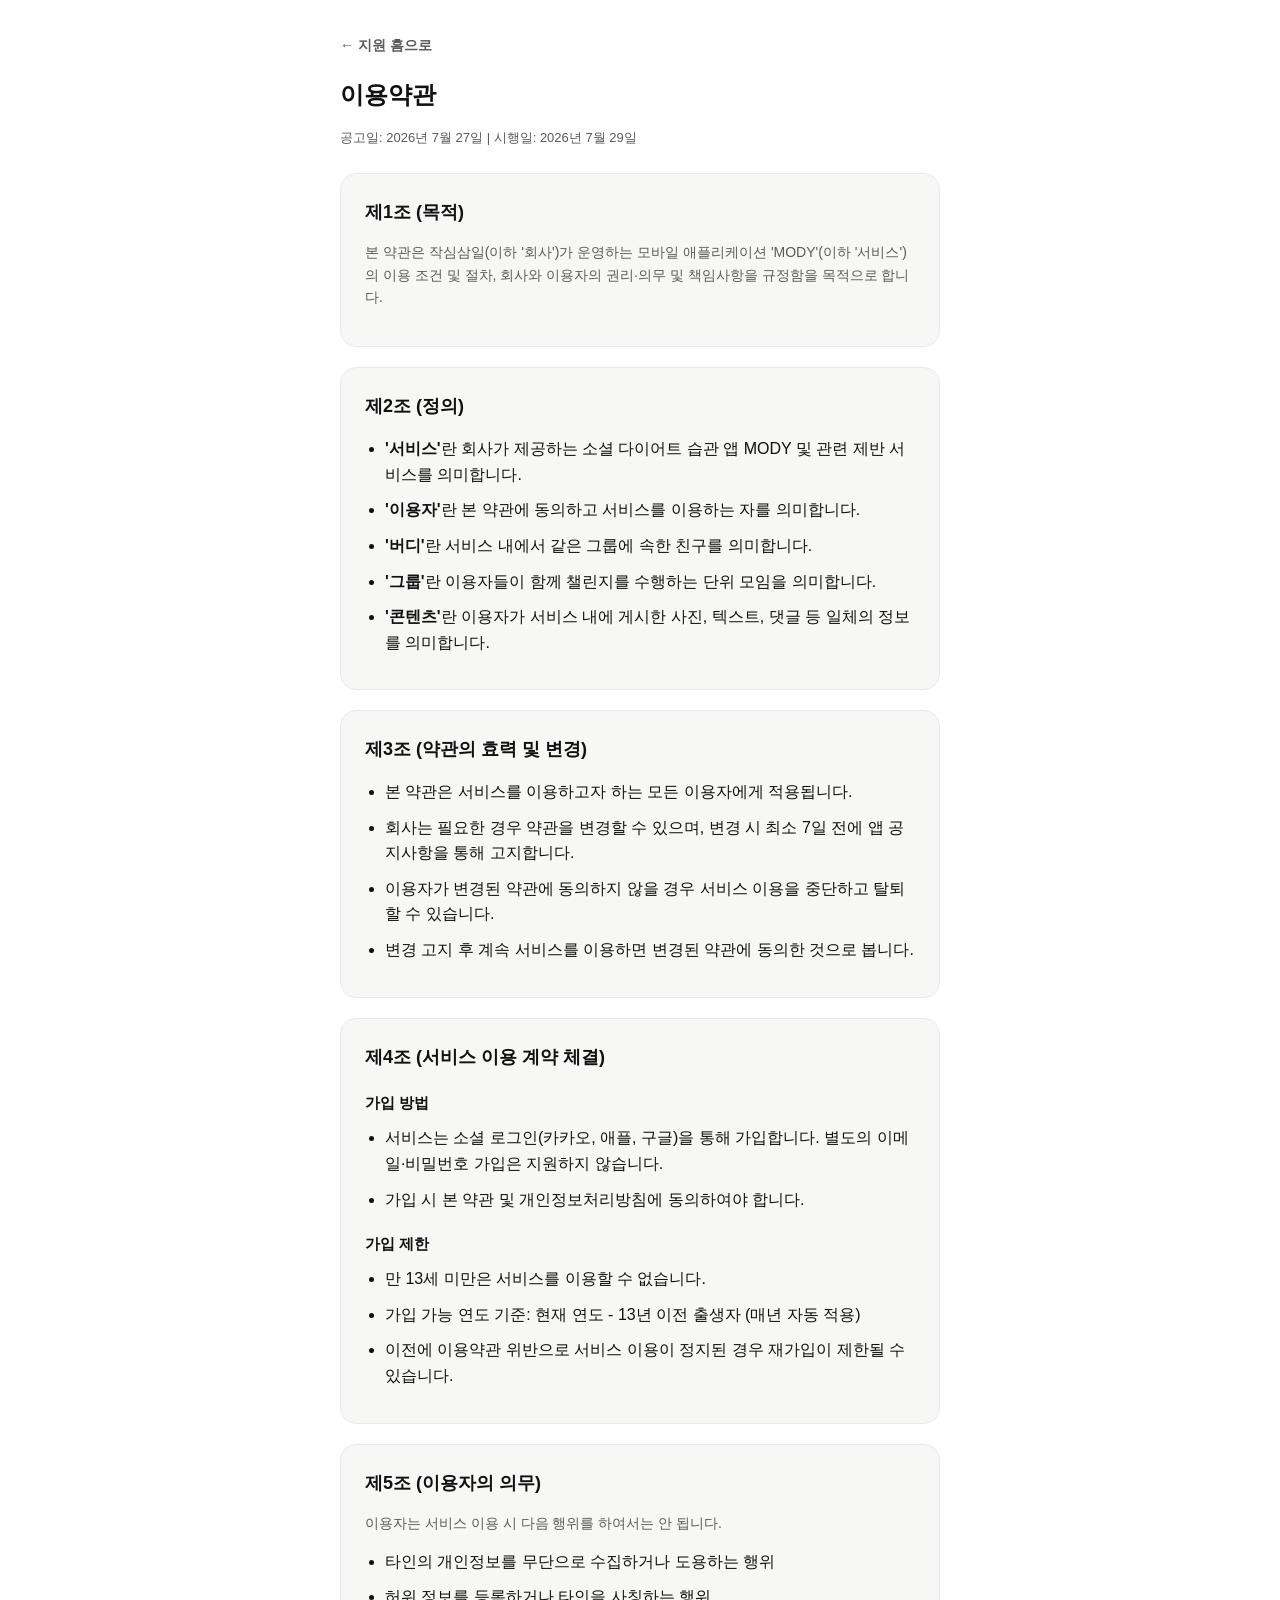
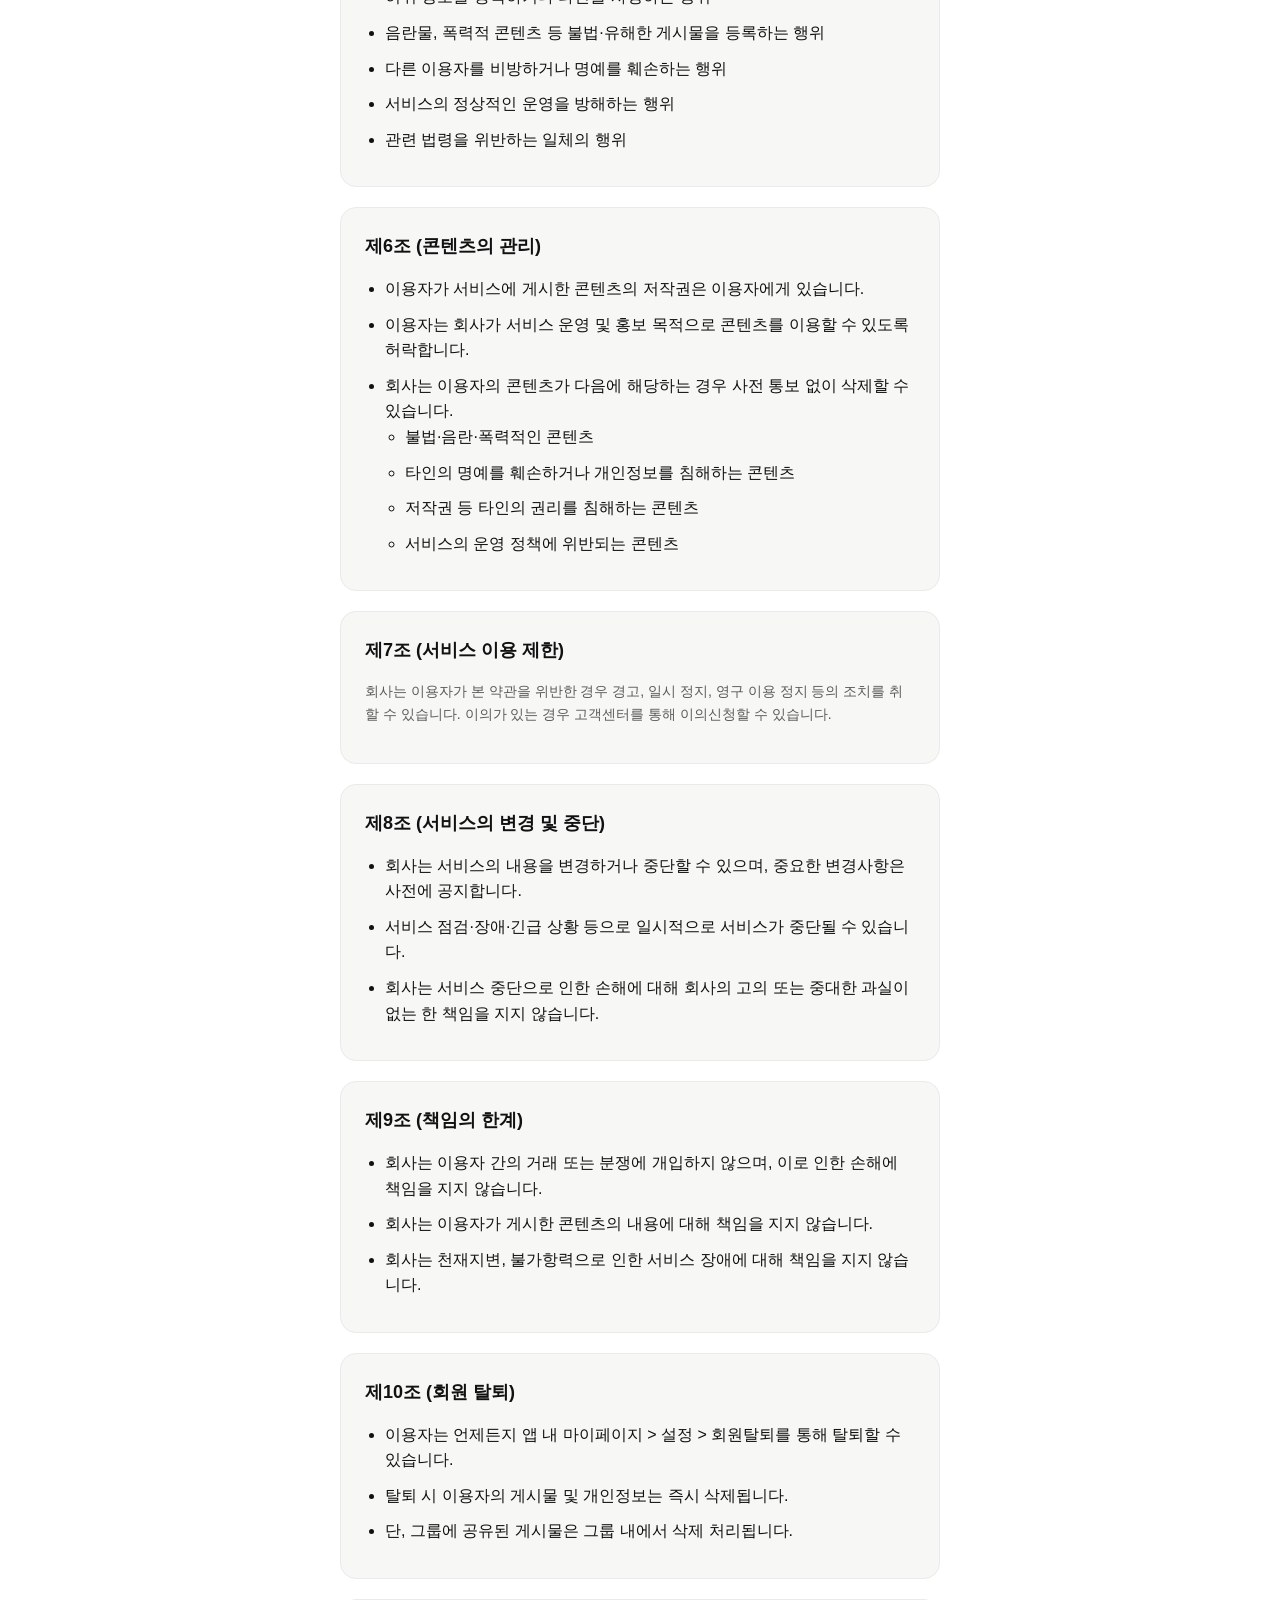
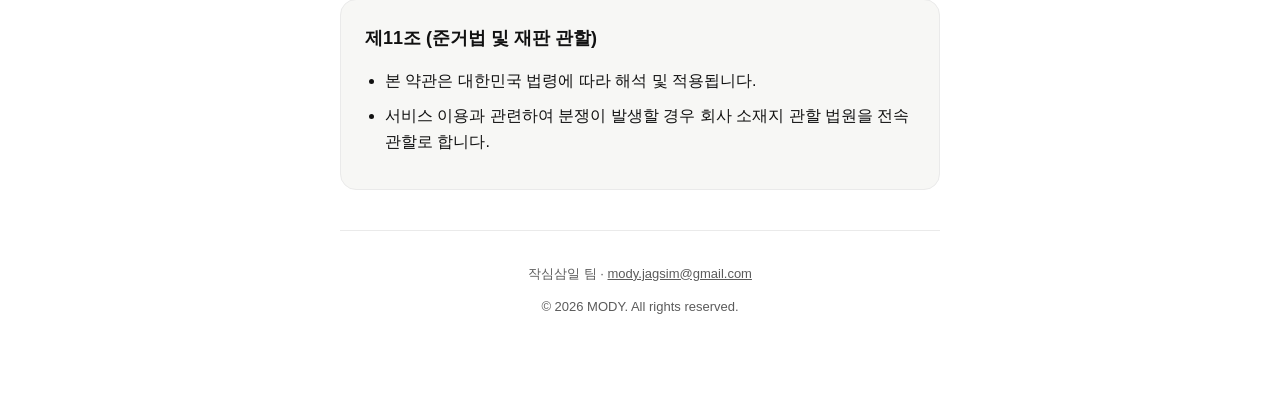
==== terms.html @ 5ffc1924 "Add MODY support site App Store support URL page: contact, account deletion notice, privacy policy, " ====
<!doctype html>
<html lang="ko">
  <head>
    <meta charset="UTF-8" />
    <meta name="viewport" content="width=device-width, initial-scale=1" />
    <title>이용약관 | MODY 모디</title>
    <meta name="description" content="MODY 모디 앱 이용약관" />
    <link rel="icon" href="assets/app-icon.png" />
    <link rel="stylesheet" href="styles.css" />
  </head>
  <body>
    <main class="page">
      <a class="back-link" href="index.html">&larr; 지원 홈으로</a>

      <div class="doc-header">
        <h1>이용약관</h1>
        <p class="doc-meta">
          공고일: 2026년 7월 27일 | 시행일: 2026년 7월 29일
        </p>
      </div>

      <section class="card">
        <h2>제1조 (목적)</h2>
        <p>
          본 약관은 작심삼일(이하 '회사')가 운영하는 모바일 애플리케이션
          'MODY'(이하 '서비스')의 이용 조건 및 절차, 회사와 이용자의 권리·의무
          및 책임사항을 규정함을 목적으로 합니다.
        </p>
      </section>

      <section class="card">
        <h2>제2조 (정의)</h2>
        <ul class="notice-list">
          <li>
            <strong>'서비스'</strong>란 회사가 제공하는 소셜 다이어트 습관 앱
            MODY 및 관련 제반 서비스를 의미합니다.
          </li>
          <li>
            <strong>'이용자'</strong>란 본 약관에 동의하고 서비스를 이용하는
            자를 의미합니다.
          </li>
          <li>
            <strong>'버디'</strong>란 서비스 내에서 같은 그룹에 속한 친구를
            의미합니다.
          </li>
          <li>
            <strong>'그룹'</strong>란 이용자들이 함께 챌린지를 수행하는 단위
            모임을 의미합니다.
          </li>
          <li>
            <strong>'콘텐츠'</strong>란 이용자가 서비스 내에 게시한 사진,
            텍스트, 댓글 등 일체의 정보를 의미합니다.
          </li>
        </ul>
      </section>

      <section class="card">
        <h2>제3조 (약관의 효력 및 변경)</h2>
        <ul class="notice-list">
          <li>
            본 약관은 서비스를 이용하고자 하는 모든 이용자에게 적용됩니다.
          </li>
          <li>
            회사는 필요한 경우 약관을 변경할 수 있으며, 변경 시 최소 7일 전에 앱
            공지사항을 통해 고지합니다.
          </li>
          <li>
            이용자가 변경된 약관에 동의하지 않을 경우 서비스 이용을 중단하고
            탈퇴할 수 있습니다.
          </li>
          <li>
            변경 고지 후 계속 서비스를 이용하면 변경된 약관에 동의한 것으로
            봅니다.
          </li>
        </ul>
      </section>

      <section class="card">
        <h2>제4조 (서비스 이용 계약 체결)</h2>
        <h3>가입 방법</h3>
        <ul class="notice-list">
          <li>
            서비스는 소셜 로그인(카카오, 애플, 구글)을 통해 가입합니다. 별도의
            이메일·비밀번호 가입은 지원하지 않습니다.
          </li>
          <li>가입 시 본 약관 및 개인정보처리방침에 동의하여야 합니다.</li>
        </ul>
        <h3>가입 제한</h3>
        <ul class="notice-list">
          <li>만 13세 미만은 서비스를 이용할 수 없습니다.</li>
          <li>
            가입 가능 연도 기준: 현재 연도 - 13년 이전 출생자 (매년 자동 적용)
          </li>
          <li>
            이전에 이용약관 위반으로 서비스 이용이 정지된 경우 재가입이 제한될
            수 있습니다.
          </li>
        </ul>
      </section>

      <section class="card">
        <h2>제5조 (이용자의 의무)</h2>
        <p>이용자는 서비스 이용 시 다음 행위를 하여서는 안 됩니다.</p>
        <ul class="notice-list">
          <li>타인의 개인정보를 무단으로 수집하거나 도용하는 행위</li>
          <li>허위 정보를 등록하거나 타인을 사칭하는 행위</li>
          <li>음란물, 폭력적 콘텐츠 등 불법·유해한 게시물을 등록하는 행위</li>
          <li>다른 이용자를 비방하거나 명예를 훼손하는 행위</li>
          <li>서비스의 정상적인 운영을 방해하는 행위</li>
          <li>관련 법령을 위반하는 일체의 행위</li>
        </ul>
      </section>

      <section class="card">
        <h2>제6조 (콘텐츠의 관리)</h2>
        <ul class="notice-list">
          <li>
            이용자가 서비스에 게시한 콘텐츠의 저작권은 이용자에게 있습니다.
          </li>
          <li>
            이용자는 회사가 서비스 운영 및 홍보 목적으로 콘텐츠를 이용할 수
            있도록 허락합니다.
          </li>
          <li>
            회사는 이용자의 콘텐츠가 다음에 해당하는 경우 사전 통보 없이 삭제할
            수 있습니다.
            <ul class="notice-list">
              <li>불법·음란·폭력적인 콘텐츠</li>
              <li>타인의 명예를 훼손하거나 개인정보를 침해하는 콘텐츠</li>
              <li>저작권 등 타인의 권리를 침해하는 콘텐츠</li>
              <li>서비스의 운영 정책에 위반되는 콘텐츠</li>
            </ul>
          </li>
        </ul>
      </section>

      <section class="card">
        <h2>제7조 (서비스 이용 제한)</h2>
        <p>
          회사는 이용자가 본 약관을 위반한 경우 경고, 일시 정지, 영구 이용 정지
          등의 조치를 취할 수 있습니다. 이의가 있는 경우 고객센터를 통해
          이의신청할 수 있습니다.
        </p>
      </section>

      <section class="card">
        <h2>제8조 (서비스의 변경 및 중단)</h2>
        <ul class="notice-list">
          <li>
            회사는 서비스의 내용을 변경하거나 중단할 수 있으며, 중요한
            변경사항은 사전에 공지합니다.
          </li>
          <li>
            서비스 점검·장애·긴급 상황 등으로 일시적으로 서비스가 중단될 수
            있습니다.
          </li>
          <li>
            회사는 서비스 중단으로 인한 손해에 대해 회사의 고의 또는 중대한
            과실이 없는 한 책임을 지지 않습니다.
          </li>
        </ul>
      </section>

      <section class="card">
        <h2>제9조 (책임의 한계)</h2>
        <ul class="notice-list">
          <li>
            회사는 이용자 간의 거래 또는 분쟁에 개입하지 않으며, 이로 인한
            손해에 책임을 지지 않습니다.
          </li>
          <li>
            회사는 이용자가 게시한 콘텐츠의 내용에 대해 책임을 지지 않습니다.
          </li>
          <li>
            회사는 천재지변, 불가항력으로 인한 서비스 장애에 대해 책임을 지지
            않습니다.
          </li>
        </ul>
      </section>

      <section class="card">
        <h2>제10조 (회원 탈퇴)</h2>
        <ul class="notice-list">
          <li>
            이용자는 언제든지 앱 내 마이페이지 &gt; 설정 &gt; 회원탈퇴를 통해
            탈퇴할 수 있습니다.
          </li>
          <li>탈퇴 시 이용자의 게시물 및 개인정보는 즉시 삭제됩니다.</li>
          <li>단, 그룹에 공유된 게시물은 그룹 내에서 삭제 처리됩니다.</li>
        </ul>
      </section>

      <section class="card">
        <h2>제11조 (준거법 및 재판 관할)</h2>
        <ul class="notice-list">
          <li>본 약관은 대한민국 법령에 따라 해석 및 적용됩니다.</li>
          <li>
            서비스 이용과 관련하여 분쟁이 발생할 경우 회사 소재지 관할 법원을
            전속 관할로 합니다.
          </li>
        </ul>
      </section>

      <footer>
        <p>
          작심삼일 팀 ·
          <a href="mailto:mody.jagsim@gmail.com">mody.jagsim@gmail.com</a>
        </p>
        <p>&copy; 2026 MODY. All rights reserved.</p>
      </footer>
    </main>
  </body>
</html>
---- styles.css ----
:root {
  --color-primary: #fbd406;
  --color-secondary: #111111;
  --color-bg: #ffffff;
  --color-surface: #f7f7f5;
  --color-text: #111111;
  --color-text-muted: #5b5b5b;
  --color-border: #eaeaea;
  --radius: 16px;
  --max-width: 640px;
}

@media (prefers-color-scheme: dark) {
  :root {
    --color-bg: #111111;
    --color-surface: #1a1a1a;
    --color-text: #f5f5f5;
    --color-text-muted: #b3b3b3;
    --color-border: #2a2a2a;
  }
}

* {
  box-sizing: border-box;
}

html,
body {
  margin: 0;
  padding: 0;
}

body {
  font-family:
    -apple-system, BlinkMacSystemFont, "Segoe UI", "Apple SD Gothic Neo",
    "Noto Sans KR", Roboto, sans-serif;
  background: var(--color-bg);
  color: var(--color-text);
  line-height: 1.6;
  -webkit-font-smoothing: antialiased;
}

.page {
  max-width: var(--max-width);
  margin: 0 auto;
  padding: 32px 20px 64px;
}

header.hero {
  display: flex;
  flex-direction: column;
  align-items: center;
  text-align: center;
  gap: 16px;
  padding: 24px 0 32px;
}

.app-icon {
  width: 88px;
  height: 88px;
  border-radius: 22px;
  overflow: hidden;
  box-shadow: 0 4px 16px rgba(0, 0, 0, 0.12);
}

.app-icon img,
.app-icon svg {
  display: block;
  width: 100%;
  height: 100%;
}

.hero h1 {
  margin: 0;
  font-size: 28px;
  font-weight: 800;
}

.hero p.tagline {
  margin: 0;
  color: var(--color-text-muted);
  font-size: 15px;
}

.badge {
  display: inline-block;
  background: var(--color-primary);
  color: var(--color-secondary);
  font-weight: 700;
  font-size: 12px;
  padding: 4px 10px;
  border-radius: 999px;
  letter-spacing: 0.02em;
}

.card {
  background: var(--color-surface);
  border: 1px solid var(--color-border);
  border-radius: var(--radius);
  padding: 24px;
  margin-bottom: 20px;
}

.card h2 {
  margin-top: 0;
  font-size: 18px;
}

.contact-email {
  font-weight: 700;
  font-size: 15px;
  margin: 0 0 4px;
}

.button {
  display: inline-flex;
  align-items: center;
  justify-content: center;
  gap: 8px;
  background: var(--color-primary);
  color: var(--color-secondary);
  font-weight: 700;
  font-size: 15px;
  padding: 14px 22px;
  border-radius: 999px;
  text-decoration: none;
  white-space: nowrap;
  width: 100%;
  margin-top: 8px;
}

.button:active {
  opacity: 0.85;
}

.link-list {
  list-style: none;
  padding: 0;
  margin: 0;
  display: flex;
  flex-direction: column;
  gap: 10px;
}

.link-list a {
  display: flex;
  justify-content: space-between;
  align-items: center;
  padding: 16px 18px;
  background: var(--color-surface);
  border: 1px solid var(--color-border);
  border-radius: 14px;
  color: var(--color-text);
  text-decoration: none;
  font-weight: 600;
  font-size: 15px;
}

.link-list a .arrow {
  color: var(--color-text-muted);
  font-weight: 400;
}

footer {
  margin-top: 40px;
  padding-top: 20px;
  border-top: 1px solid var(--color-border);
  color: var(--color-text-muted);
  font-size: 13px;
  text-align: center;
}

footer a {
  color: var(--color-text-muted);
}

.back-link {
  display: inline-flex;
  align-items: center;
  gap: 4px;
  color: var(--color-text-muted);
  text-decoration: none;
  font-size: 14px;
  font-weight: 600;
  margin-bottom: 20px;
}

.doc-header {
  margin-bottom: 24px;
}

.doc-header h1 {
  margin: 0 0 8px;
  font-size: 24px;
}

.doc-meta {
  color: var(--color-text-muted);
  font-size: 13px;
}

.notice-list {
  padding-left: 20px;
  margin: 0;
}

.notice-list li {
  margin-bottom: 10px;
}

.card h3 {
  font-size: 15px;
  margin: 20px 0 10px;
}

.card h3:first-child {
  margin-top: 0;
}

.info-list {
  list-style: none;
  padding: 0;
  margin: 0;
}

.info-list li {
  display: flex;
  gap: 8px;
  padding: 6px 0;
  font-size: 14px;
}

.info-list dt {
  color: var(--color-text-muted);
  min-width: 64px;
}

.info-list dd {
  margin: 0;
  font-weight: 600;
}

.card p {
  font-size: 14px;
  color: var(--color-text-muted);
}

.card p strong {
  color: var(--color-text);
}

.placeholder {
  border: 2px dashed var(--color-border);
  border-radius: 12px;
  padding: 20px;
  color: var(--color-text-muted);
  font-size: 14px;
  text-align: center;
}

.todo-note {
  background: rgba(251, 212, 6, 0.15);
  border: 1px solid var(--color-primary);
  border-radius: 12px;
  padding: 14px 16px;
  font-size: 13px;
  color: var(--color-text);
  margin-top: 16px;
}
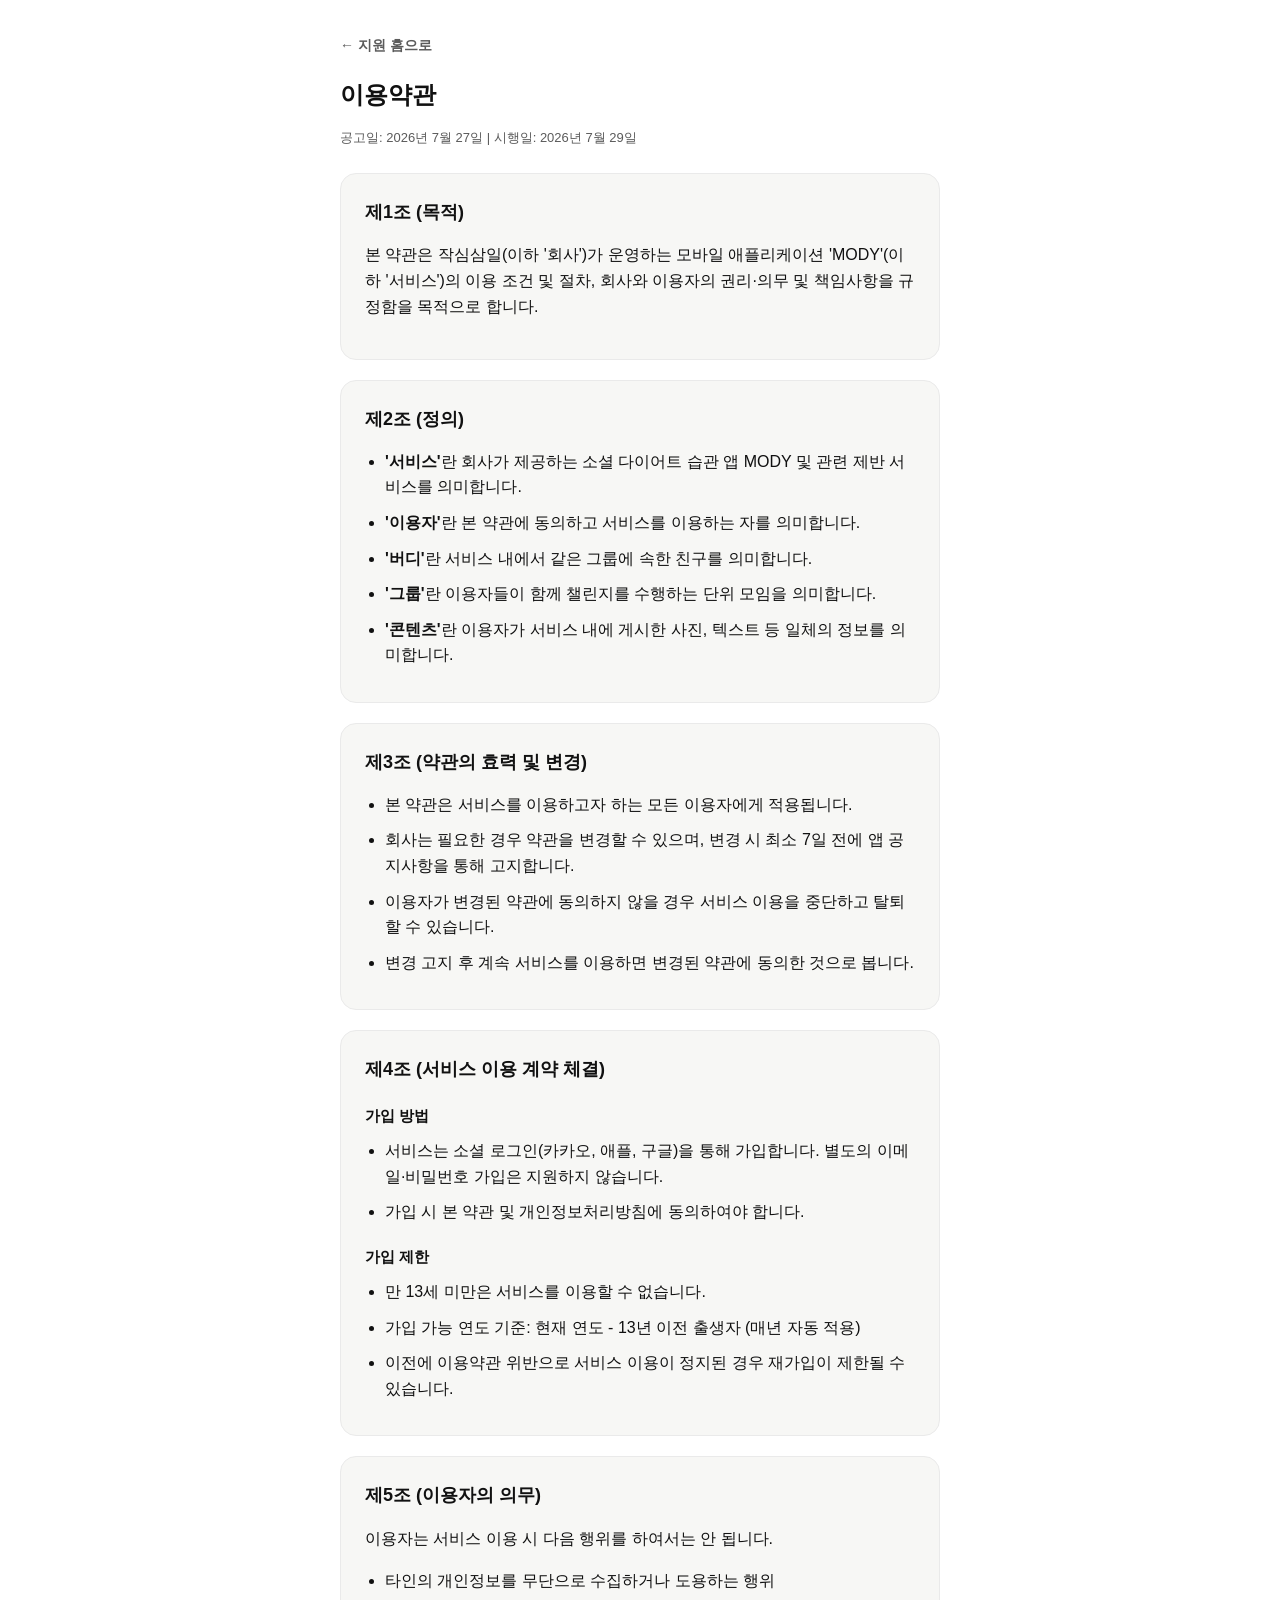
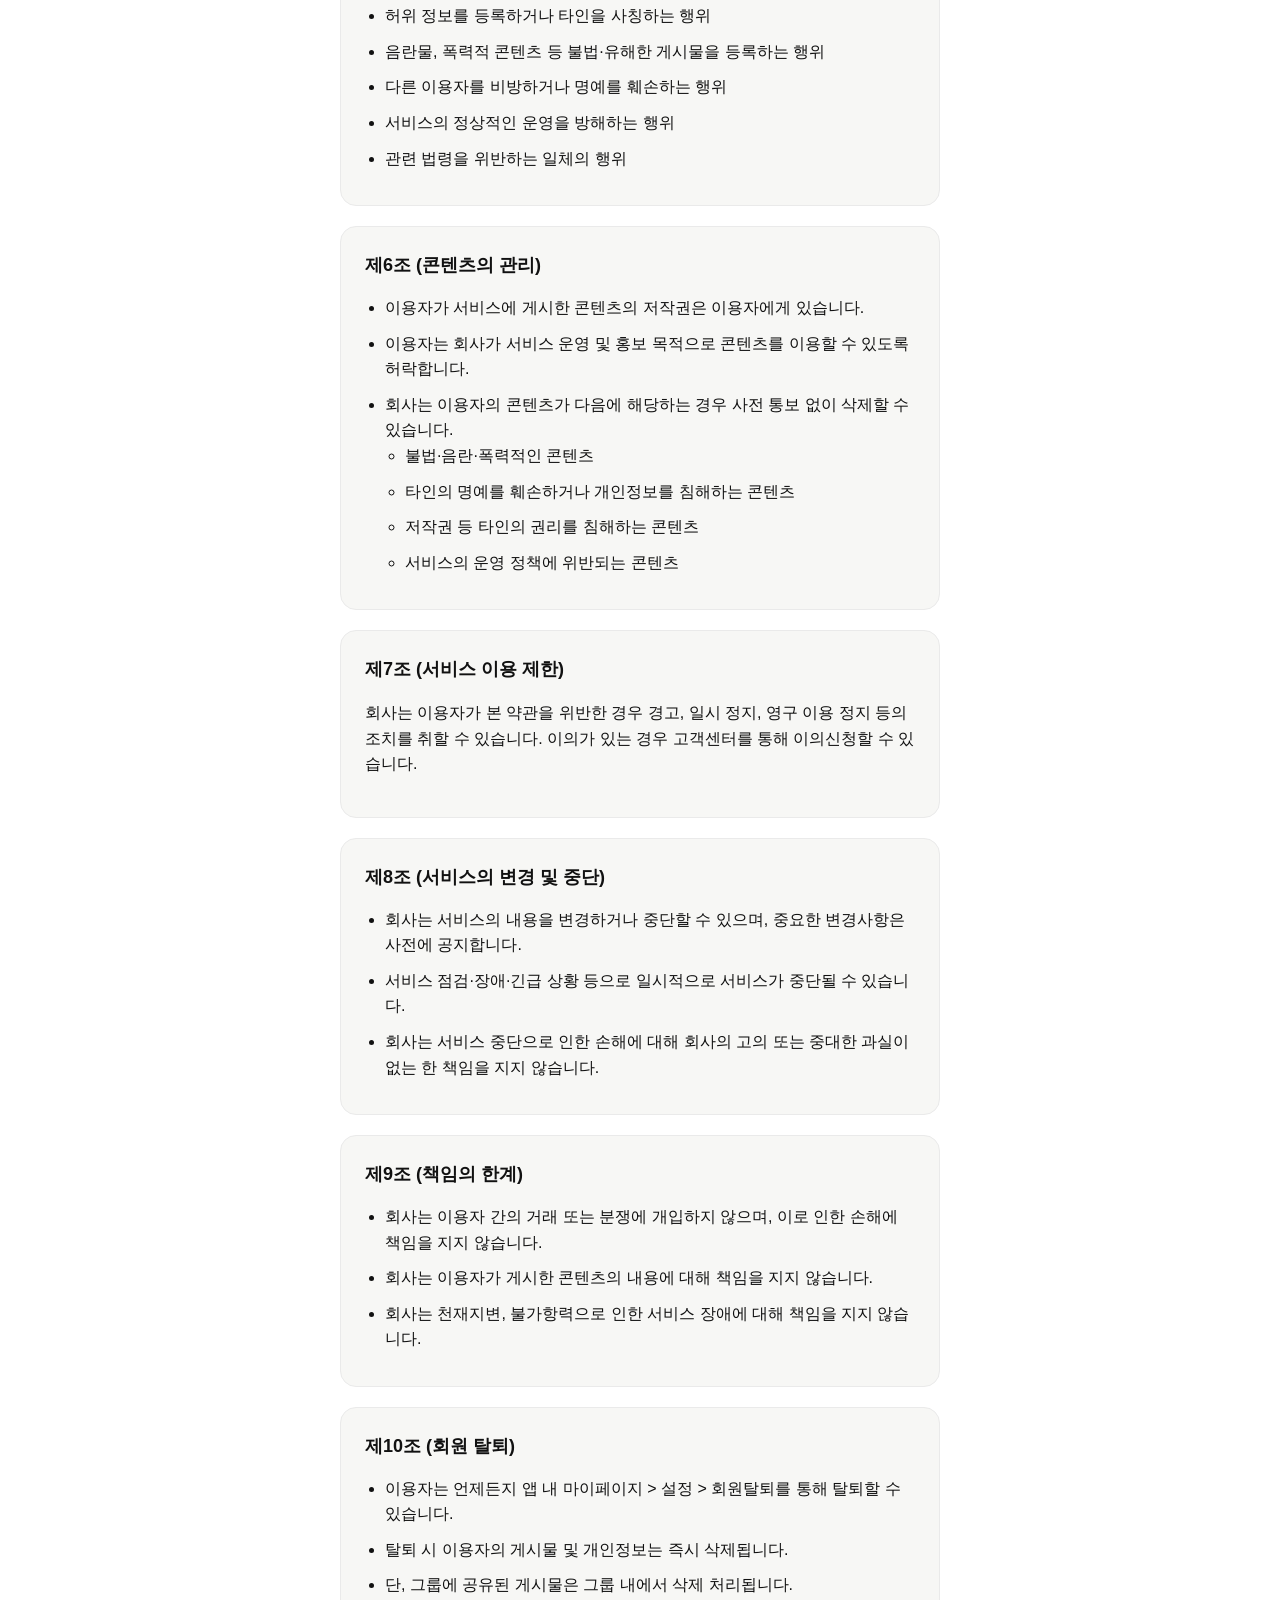
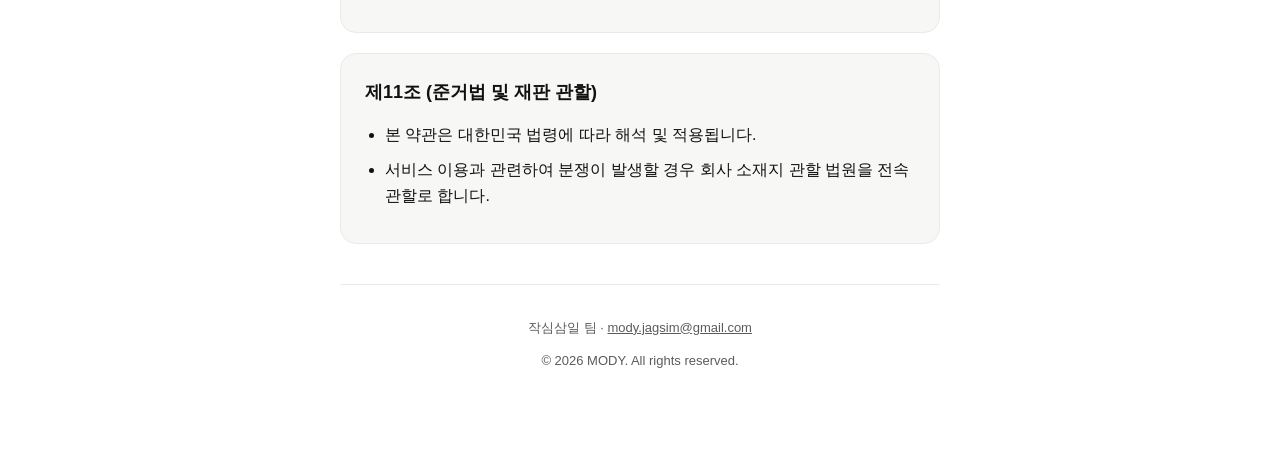
==== commit c5ee9a6e: "Remove comment reference from terms of service content definition Comments are not a service feature" ====
--- a/terms.html
+++ b/terms.html
@@ -48,8 +48,8 @@
             모임을 의미합니다.
           </li>
           <li>
-            <strong>'콘텐츠'</strong>란 이용자가 서비스 내에 게시한 사진,
-            텍스트, 댓글 등 일체의 정보를 의미합니다.
+            <strong>'콘텐츠'</strong>란 이용자가 서비스 내에 게시한 사진, 텍스트
+            등 일체의 정보를 의미합니다.
           </li>
         </ul>
       </section>
--- a/styles.css
+++ b/styles.css
@@ -227,7 +227,6 @@
   display: flex;
   gap: 8px;
   padding: 6px 0;
-  font-size: 14px;
 }
 
 .info-list dt {
@@ -238,11 +237,6 @@
 .info-list dd {
   margin: 0;
   font-weight: 600;
-}
-
-.card p {
-  font-size: 14px;
-  color: var(--color-text-muted);
 }
 
 .card p strong {
